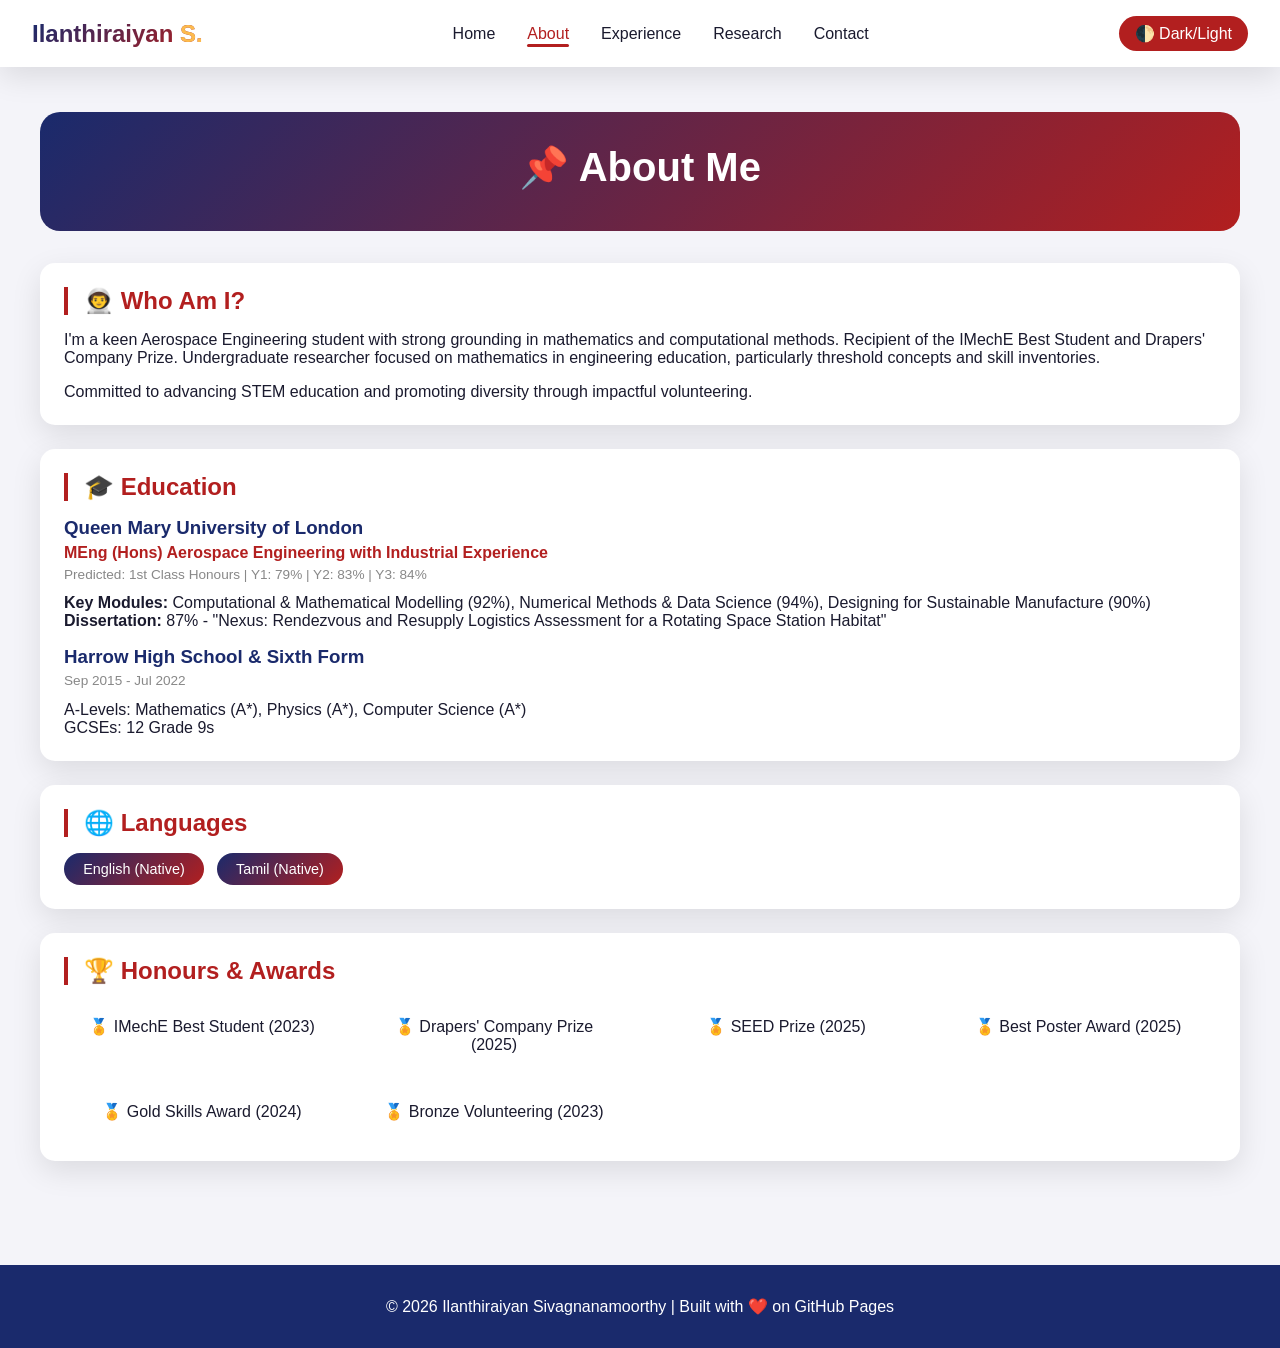
==== about.html @ 18236fe2 "Create about.html" ====
<!DOCTYPE html>
<html lang="en">
<head>
    <meta charset="UTF-8">
    <meta name="viewport" content="width=device-width, initial-scale=1.0">
    <title>About Me | Ilanthiraiyan</title>
    <link rel="stylesheet" href="style.css">
</head>
<body>
    <nav class="navbar">
        <div class="logo">Ilanthiraiyan <span>S.</span></div>
        <div class="mobile-menu" onclick="toggleMenu()">☰</div>
        <ul class="nav-links">
            <li><a href="index.html">Home</a></li>
            <li><a href="about.html" class="active">About</a></li>
            <li><a href="experience.html">Experience</a></li>
            <li><a href="publications.html">Research</a></li>
            <li><a href="contact.html">Contact</a></li>
        </ul>
        <button class="theme-toggle" onclick="toggleTheme()">🌓 Dark/Light</button>
    </nav>

    <main>
        <div class="container">
            <div class="hero" style="padding: 2rem;">
                <h1>📌 About Me</h1>
            </div>

            <div class="card">
                <h2>👨‍🚀 Who Am I?</h2>
                <p>I'm a keen Aerospace Engineering student with strong grounding in mathematics and computational methods. Recipient of the IMechE Best Student and Drapers' Company Prize. Undergraduate researcher focused on mathematics in engineering education, particularly threshold concepts and skill inventories.</p>
                <p style="margin-top: 1rem;">Committed to advancing STEM education and promoting diversity through impactful volunteering.</p>
            </div>

            <div class="card">
                <h2>🎓 Education</h2>
                <h3>Queen Mary University of London</h3>
                <div class="subtitle">MEng (Hons) Aerospace Engineering with Industrial Experience</div>
                <div class="date">Predicted: 1st Class Honours | Y1: 79% | Y2: 83% | Y3: 84%</div>
                <p><strong>Key Modules:</strong> Computational & Mathematical Modelling (92%), Numerical Methods & Data Science (94%), Designing for Sustainable Manufacture (90%)</p>
                <p><strong>Dissertation:</strong> 87% - "Nexus: Rendezvous and Resupply Logistics Assessment for a Rotating Space Station Habitat"</p>
                
                <h3 style="margin-top: 1rem;">Harrow High School & Sixth Form</h3>
                <div class="date">Sep 2015 - Jul 2022</div>
                <p>A-Levels: Mathematics (A*), Physics (A*), Computer Science (A*)<br>GCSEs: 12 Grade 9s</p>
            </div>

            <div class="card">
                <h2>🌐 Languages</h2>
                <div class="skills-grid">
                    <span class="skill-badge">English (Native)</span>
                    <span class="skill-badge">Tamil (Native)</span>
                </div>
            </div>

            <div class="card">
                <h2>🏆 Honours & Awards</h2>
                <div class="awards-grid">
                    <div class="award-card">🏅 IMechE Best Student (2023)</div>
                    <div class="award-card">🏅 Drapers' Company Prize (2025)</div>
                    <div class="award-card">🏅 SEED Prize (2025)</div>
                    <div class="award-card">🏅 Best Poster Award (2025)</div>
                    <div class="award-card">🏅 Gold Skills Award (2024)</div>
                    <div class="award-card">🏅 Bronze Volunteering (2023)</div>
                </div>
            </div>
        </div>
    </main>

    <footer>
        <p>© 2026 Ilanthiraiyan Sivagnanamoorthy | Built with ❤️ on GitHub Pages</p>
    </footer>

    <script src="script.js"></script>
</body>
</html>
---- style.css ----
:root {
    --primary: #b21f1f;
    --primary-dark: #8a1818;
    --secondary: #1a2a6c;
    --accent: #fdbb4d;
    --bg-light: #f4f4f9;
    --bg-dark: #1a1a2e;
    --text-light: #1a1a2e;
    --text-dark: #ffffff;
    --card-light: #ffffff;
    --card-dark: #16213e;
    --shadow: 0 10px 30px rgba(0,0,0,0.1);
    --transition: all 0.3s ease;
}

* {
    margin: 0;
    padding: 0;
    box-sizing: border-box;
}

body {
    font-family: 'Segoe UI', Tahoma, Geneva, Verdana, sans-serif;
    background: var(--bg-light);
    color: var(--text-light);
    transition: var(--transition);
}

body.dark {
    background: var(--bg-dark);
    color: var(--text-dark);
}

/* ========== NAVIGATION BAR ========== */
.navbar {
    position: fixed;
    top: 0;
    left: 0;
    width: 100%;
    background: white;
    box-shadow: var(--shadow);
    padding: 1rem 2rem;
    z-index: 1000;
    display: flex;
    justify-content: space-between;
    align-items: center;
    flex-wrap: wrap;
    transition: var(--transition);
}

body.dark .navbar {
    background: var(--card-dark);
}

.logo {
    font-size: 1.5rem;
    font-weight: bold;
    background: linear-gradient(135deg, var(--secondary), var(--primary));
    -webkit-background-clip: text;
    background-clip: text;
    color: transparent;
}

.logo span {
    color: var(--accent);
    background: none;
    -webkit-background-clip: unset;
    background-clip: unset;
}

.nav-links {
    display: flex;
    gap: 2rem;
    list-style: none;
}

.nav-links a {
    text-decoration: none;
    color: var(--text-light);
    font-weight: 500;
    transition: var(--transition);
    position: relative;
}

body.dark .nav-links a {
    color: var(--text-dark);
}

.nav-links a:hover,
.nav-links a.active {
    color: var(--primary);
}

.nav-links a.active::after {
    content: '';
    position: absolute;
    bottom: -5px;
    left: 0;
    width: 100%;
    height: 3px;
    background: var(--primary);
    border-radius: 3px;
}

.theme-toggle {
    background: var(--primary);
    border: none;
    color: white;
    padding: 0.5rem 1rem;
    border-radius: 25px;
    cursor: pointer;
    font-size: 1rem;
    transition: var(--transition);
}

.theme-toggle:hover {
    background: var(--accent);
    color: var(--secondary);
}

.mobile-menu {
    display: none;
    font-size: 1.8rem;
    cursor: pointer;
}

/* ========== MAIN CONTENT ========== */
main {
    margin-top: 80px;
    min-height: calc(100vh - 80px);
    padding: 2rem;
}

.container {
    max-width: 1200px;
    margin: 0 auto;
}

/* ========== HERO SECTION ========== */
.hero {
    text-align: center;
    padding: 3rem 2rem;
    background: linear-gradient(135deg, var(--secondary), var(--primary));
    border-radius: 20px;
    color: white;
    margin-bottom: 2rem;
}

.profile-img {
    width: 150px;
    height: 150px;
    border-radius: 50%;
    border: 4px solid var(--accent);
    object-fit: cover;
    margin-bottom: 1.5rem;
}

.hero h1 {
    font-size: 2.5rem;
    margin-bottom: 0.5rem;
}

.hero-tagline {
    font-size: 1.2rem;
    opacity: 0.95;
    margin-bottom: 1rem;
}

.hero-bio {
    max-width: 700px;
    margin: 1rem auto;
    font-size: 1rem;
    opacity: 0.9;
}

.social-links {
    display: flex;
    justify-content: center;
    gap: 1rem;
    margin: 1.5rem 0;
}

.social-links a {
    color: white;
    background: rgba(255,255,255,0.2);
    width: 40px;
    height: 40px;
    border-radius: 50%;
    display: flex;
    align-items: center;
    justify-content: center;
    text-decoration: none;
    font-size: 1.2rem;
    transition: var(--transition);
}

.social-links a:hover {
    background: var(--accent);
    transform: translateY(-3px);
}

.hero-buttons {
    display: flex;
    justify-content: center;
    gap: 1rem;
    flex-wrap: wrap;
}

.btn {
    padding: 0.8rem 1.8rem;
    border-radius: 30px;
    text-decoration: none;
    font-weight: 600;
    transition: var(--transition);
    display: inline-block;
}

.btn-primary {
    background: var(--accent);
    color: var(--secondary);
}

.btn-primary:hover {
    background: white;
    transform: translateY(-2px);
}

.btn-outline {
    border: 2px solid white;
    color: white;
}

.btn-outline:hover {
    background: white;
    color: var(--primary);
    transform: translateY(-2px);
}

/* ========== CARDS ========== */
.card {
    background: var(--card-light);
    border-radius: 15px;
    padding: 1.5rem;
    margin-bottom: 1.5rem;
    box-shadow: var(--shadow);
    transition: var(--transition);
}

body.dark .card {
    background: var(--card-dark);
}

.card:hover {
    transform: translateY(-5px);
}

.card h2 {
    color: var(--primary);
    margin-bottom: 1rem;
    border-left: 4px solid var(--primary);
    padding-left: 1rem;
}

.card h3 {
    color: var(--secondary);
    margin-bottom: 0.3rem;
}

body.dark .card h3 {
    color: var(--accent);
}

.subtitle {
    color: var(--primary);
    font-weight: 600;
    margin-bottom: 0.3rem;
}

.date {
    color: #888;
    font-size: 0.85rem;
    margin-bottom: 0.8rem;
}

/* ========== SKILLS ========== */
.skills-grid {
    display: flex;
    flex-wrap: wrap;
    gap: 0.8rem;
}

.skill-badge {
    background: linear-gradient(135deg, var(--secondary), var(--primary));
    color: white;
    padding: 0.5rem 1.2rem;
    border-radius: 25px;
    font-size: 0.9rem;
}

/* ========== AWARDS ========== */
.awards-grid {
    display: grid;
    grid-template-columns: repeat(auto-fill, minmax(250px, 1fr));
    gap: 1rem;
}

.award-card {
    background: linear-gradient(135deg, var(--primary)10, var(--secondary)10);
    padding: 1rem;
    border-radius: 10px;
    text-align: center;
}

/* ========== PUBLICATIONS ========== */
.publication-item {
    padding: 1rem;
    border-left: 3px solid var(--primary);
    margin-bottom: 1rem;
}

/* ========== CONTACT PAGE ========== */
.contact-grid {
    display: grid;
    grid-template-columns: 1fr 1fr;
    gap: 2rem;
}

.contact-info {
    display: flex;
    flex-direction: column;
    gap: 1rem;
}

.contact-item {
    display: flex;
    align-items: center;
    gap: 1rem;
    padding: 1rem;
    background: var(--card-light);
    border-radius: 10px;
    text-decoration: none;
    color: var(--text-light);
    transition: var(--transition);
}

body.dark .contact-item {
    background: var(--card-dark);
    color: var(--text-dark);
}

.contact-item:hover {
    transform: translateX(5px);
    background: var(--primary);
    color: white;
}

.contact-icon {
    font-size: 1.8rem;
}

.contact-form input,
.contact-form textarea {
    width: 100%;
    padding: 0.8rem;
    margin-bottom: 1rem;
    border: 1px solid #ddd;
    border-radius: 8px;
    background: var(--card-light);
    color: var(--text-light);
}

body.dark .contact-form input,
body.dark .contact-form textarea {
    background: var(--card-dark);
    border-color: #333;
    color: var(--text-dark);
}

/* ========== FOOTER ========== */
footer {
    text-align: center;
    padding: 2rem;
    background: var(--secondary);
    color: white;
    margin-top: 3rem;
}

/* ========== RESPONSIVE ========== */
@media (max-width: 768px) {
    .mobile-menu {
        display: block;
    }
    
    .nav-links {
        display: none;
        width: 100%;
        flex-direction: column;
        text-align: center;
        padding: 1rem 0;
        gap: 1rem;
    }
    
    .nav-links.show {
        display: flex;
    }
    
    .hero h1 {
        font-size: 1.8rem;
    }
    
    .contact-grid {
        grid-template-columns: 1fr;
    }
    
    main {
        padding: 1rem;
    }
}
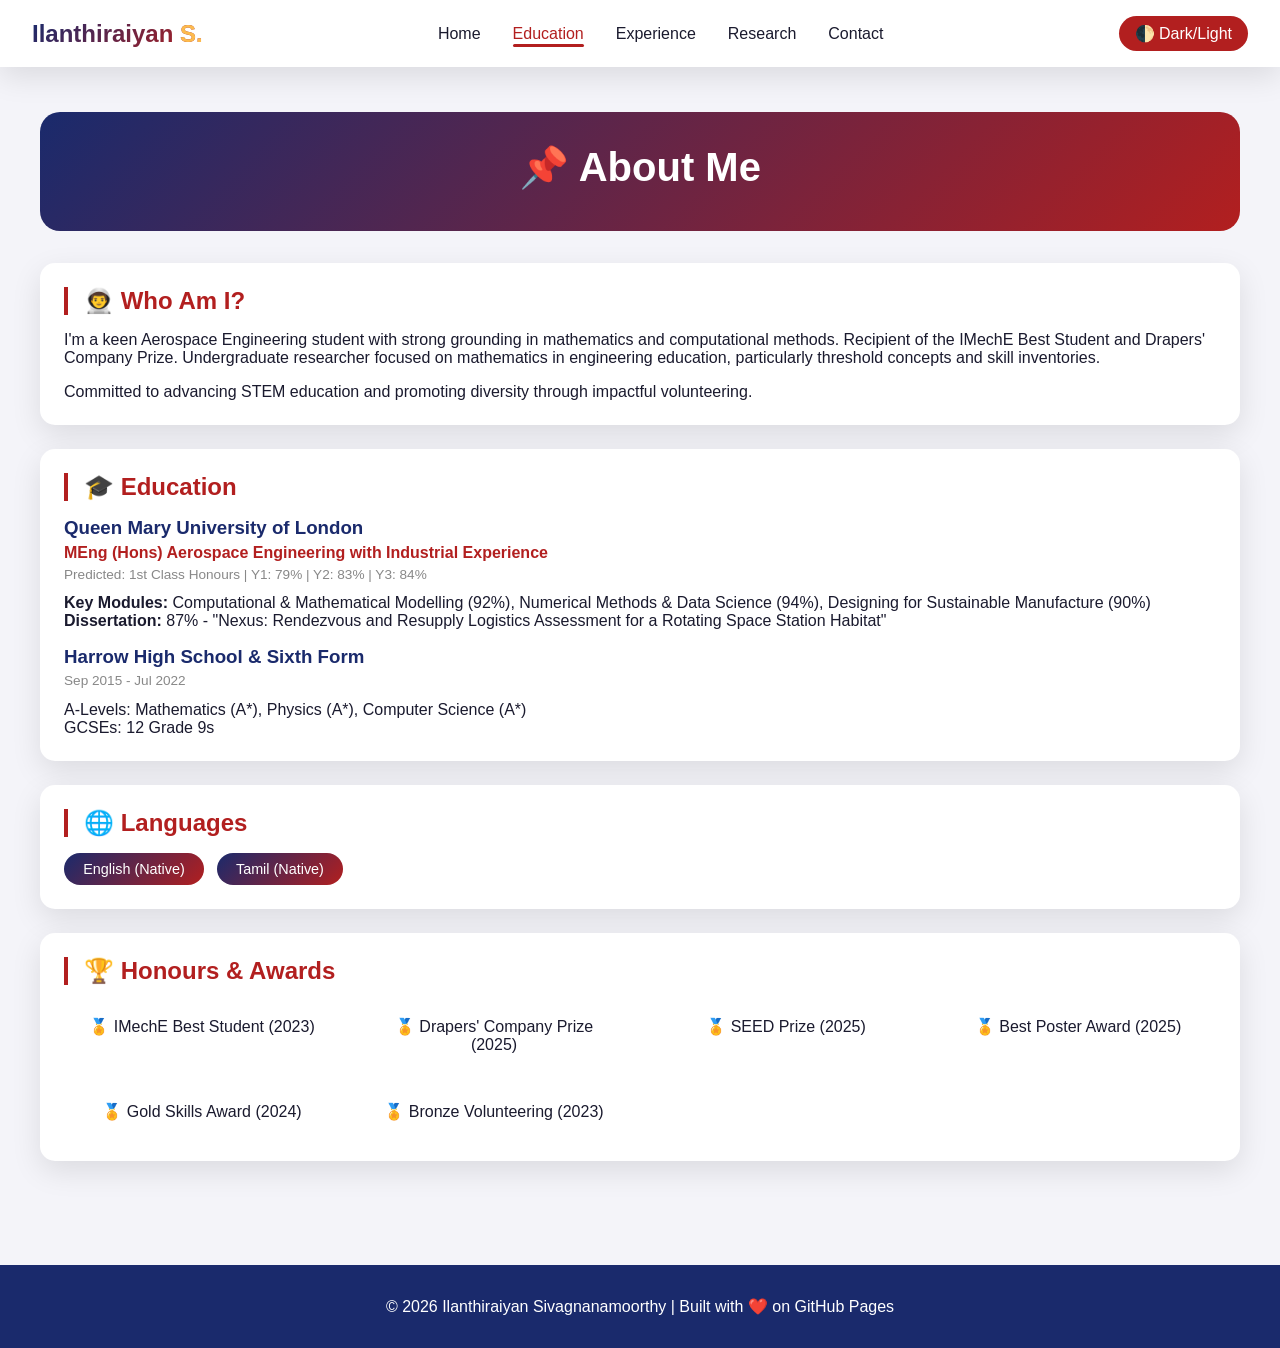
==== commit 26229e2c: "Update about.html" ====
--- a/about.html
+++ b/about.html
@@ -3,7 +3,7 @@
 <head>
     <meta charset="UTF-8">
     <meta name="viewport" content="width=device-width, initial-scale=1.0">
-    <title>About Me | Ilanthiraiyan</title>
+    <title>Education</title>
     <link rel="stylesheet" href="style.css">
 </head>
 <body>
@@ -12,7 +12,7 @@
         <div class="mobile-menu" onclick="toggleMenu()">☰</div>
         <ul class="nav-links">
             <li><a href="index.html">Home</a></li>
-            <li><a href="about.html" class="active">About</a></li>
+            <li><a href="about.html" class="active">Education</a></li>
             <li><a href="experience.html">Experience</a></li>
             <li><a href="publications.html">Research</a></li>
             <li><a href="contact.html">Contact</a></li>
